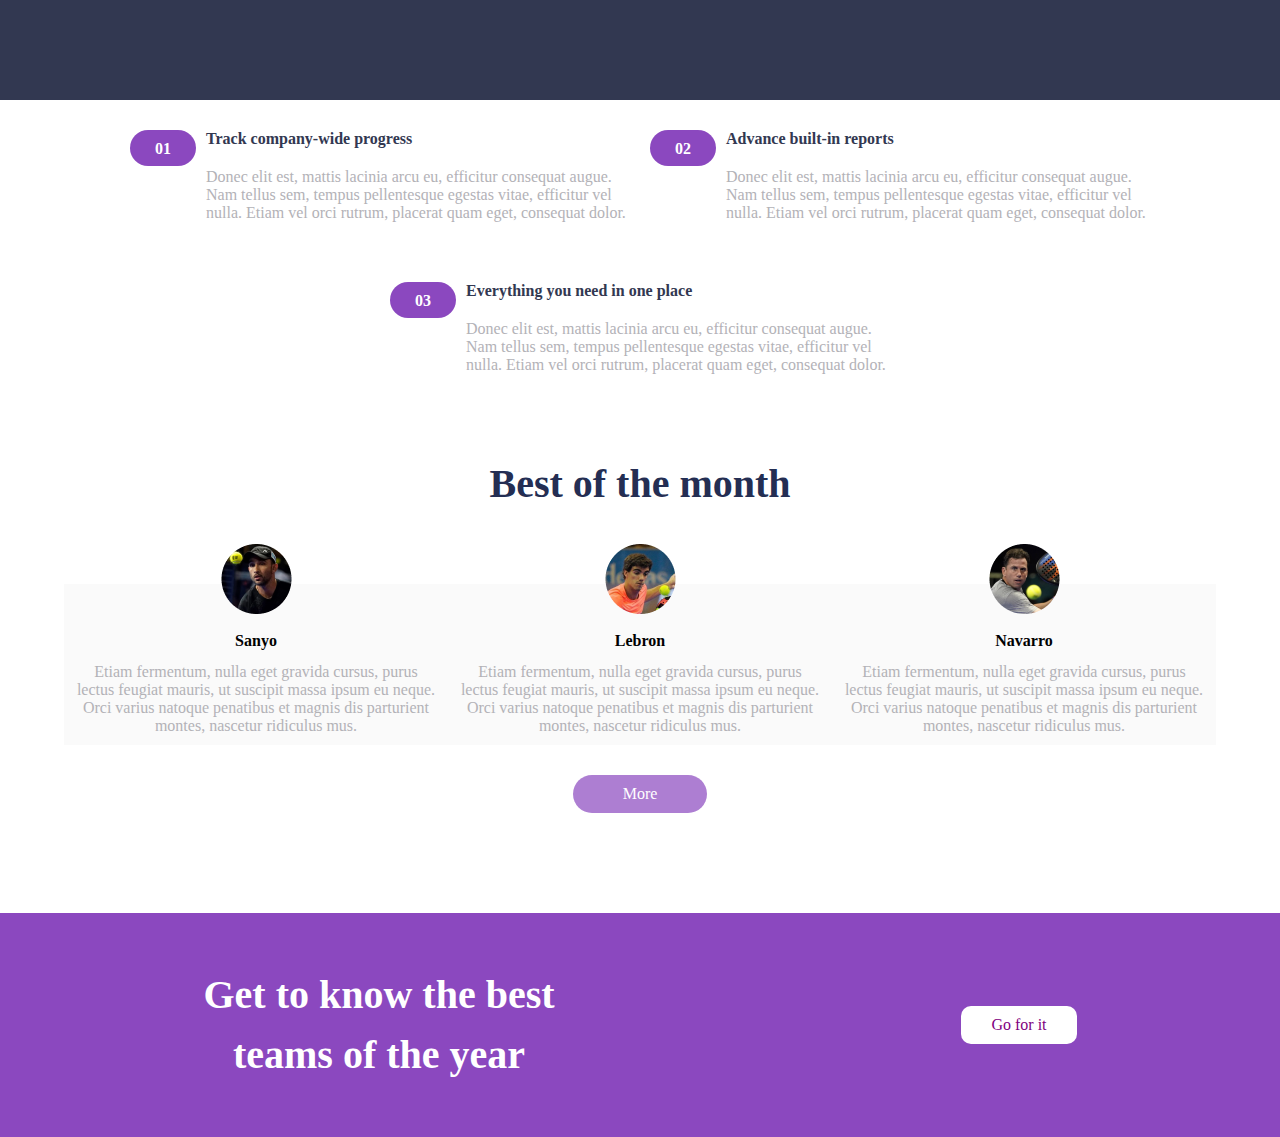
==== index.html @ 286ec76f "Agregrando las secciones 4-5-6" ====
<!DOCTYPE html>
<html lang="en">
<head>
    <meta charset="UTF-8">
    <meta name="viewport" content="width=device-width, initial-scale=1.0">
    <title>Document</title>
    <link rel="stylesheet" href="css/style.css">
</head>
<body>
    <main>
        <section class="section-3">
            <div></div>
        </section>
        <section class="section-4">
            <div class="box">
                <p class="number">01</p>
                <div>
                    <p class="box-title">Track company-wide progress</p>
                    <p class="text-color">Donec elit est, mattis lacinia arcu eu, efficitur consequat augue. Nam tellus sem, tempus pellentesque egestas vitae, efficitur vel nulla. Etiam vel orci rutrum, placerat quam eget, consequat dolor.</p>
                </div>
                
            </div>
            <div class="box">
                <p class="number">02</p>
                <div>
                    <p class="box-title">Advance built-in reports</p>
                    <p class="text-color">Donec elit est, mattis lacinia arcu eu, efficitur consequat augue. Nam tellus sem, tempus pellentesque egestas vitae, efficitur vel nulla. Etiam vel orci rutrum, placerat quam eget, consequat dolor.</p>
                </div>
                
            </div>
            <div class="box">
                <p class="number">03</p>
                <div>
                    <p class="box-title">Everything you need in one place</p>
                    <p class="text-color">Donec elit est, mattis lacinia arcu eu, efficitur consequat augue. Nam tellus sem, tempus pellentesque egestas vitae, efficitur vel nulla. Etiam vel orci rutrum, placerat quam eget, consequat dolor.</p>
                </div>
                
            </div>
            
        </section>
        <section class="section-5">
            <h1>Best of the month</h1>
            <div class="best-month">
                <div class="month-box">
                    <img src="img/avatar-sanyo.png" alt="image 1">
                    <div>
                        <p class="best-user-name">Sanyo</p>
                        <p class="text-color">Etiam fermentum, nulla eget gravida cursus, purus lectus feugiat mauris, ut suscipit massa ipsum eu neque. Orci varius natoque penatibus et magnis dis parturient montes, nascetur ridiculus mus. </p>  
                    </div> 
                </div>
                <div class="month-box">
                    <img src="img/avatar.lebron.png" alt="image 2">
                    
                    <div>
                        <p class="best-user-name">Lebron</p>
                        <p class="text-color">Etiam fermentum, nulla eget gravida cursus, purus lectus feugiat mauris, ut suscipit massa ipsum eu neque. Orci varius natoque penatibus et magnis dis parturient montes, nascetur ridiculus mus. </p>
                    </div>
                </div>
                <div class="month-box">
                    <img src="img/avatar-navarro.png" alt="image 3">
                    <div>
                        <p class="best-user-name">Navarro </p>
                        <p class="text-color">Etiam fermentum, nulla eget gravida cursus, purus lectus feugiat mauris, ut suscipit massa ipsum eu neque. Orci varius natoque penatibus et magnis dis parturient montes, nascetur ridiculus mus. </p>
                    </div>
                </div>
            </div>
            <a class="more-btn" href="#">More</a>

        </section>
        <section class="section-6">
            <h1 class="section-6-title">Get to know the best <br> teams of the year</h1>
            <a class="go-btn" href="#">Go for it</a>
        </section>
    </main>
</body>
</html>
---- css/style.css ----
*{
    border: 0px;
    margin: 0px;
}

.section-3{
    height: 100px;
    background-color: #323851;
}

/* ----------------------- */
.section-4{
    display: flex;
    justify-content: center;
    align-content: center;
    /* padding-top: 20px; */
    margin-bottom: 50px;
    padding: 0px 100px;
    flex-wrap: wrap;
}

.box {
    width: 500px;
    display: flex;
    padding: 30px 10px;
   
}

.box div {
    padding-left: 10px;
}

.box-title {
    /* font-family: 'Be Vietnam'; */
    font-weight: 700;
    color: #323851;
    margin-bottom: 20px;
}

.number{
    height: 16px;
    width: 16px;
    display: inline-block;
    padding: 10px 25px;
    background-color:#8B48BF;
    color: #fff; 
    border-radius: 30px;
    text-align: center;
    
    font-weight: 700;
  }

.text-color{
    color: #B3B2B7;
}

/* ----------------------- */
.section-5 {
    display: flex;
    flex-direction: column;
    align-items: center;
}

.best-month {
    display: flex;
    width: 90vw;
    justify-content: center;
    align-items: center;
    margin-bottom: 30px;
}

.month-box{
    background-color: #FAFAFA;
    text-align: center;
    padding: 10px;
    margin-top: 20px;
    
}

.month-box img {
    transform: translateY(-50px);
}

.month-box div {
    background-color: #FAFAFA;
    margin-top: -40px;
}

.best-user-name {
    font-family: Be Vietnam;
    font-weight: 700;
    line-height: 25.17px;
    margin-bottom: 10px;
}

h1 {
    color: #242E53;
    margin-bottom: 50px;
    font-family: Be Vietnam;
    font-weight: 700;
    font-size: 40px;
    line-height: 60px;
    text-align: center;
    
}

.more-btn {
    background-color: #8B48BF;
    opacity: 70%;
    color: white; 
    padding: 10px 50px; 
    text-decoration: none; 
    font-family: Be Vietnam;
    border: none; 
    border-radius: 50px;
    cursor: pointer;
}

.more-btn:hover {
    background-color: green;
  }

/* -------------------------------- */

.section-6{
    margin-top: 100px;
    background-color: #8B48BF;
    display: flex;
    justify-content: space-around;
    align-items: center;
    height: 224px;
}
.section-6-title {
    font-family:Be Vietnam;
    font-weight: 700;
    font-size: 40px;
    color: white;
    margin: 0;
}
.go-btn{
    padding: 10px 30px; 
    background-color: white;
    border-radius: 10px;
    text-decoration: none;
    color: purple;
    border: none; 

}
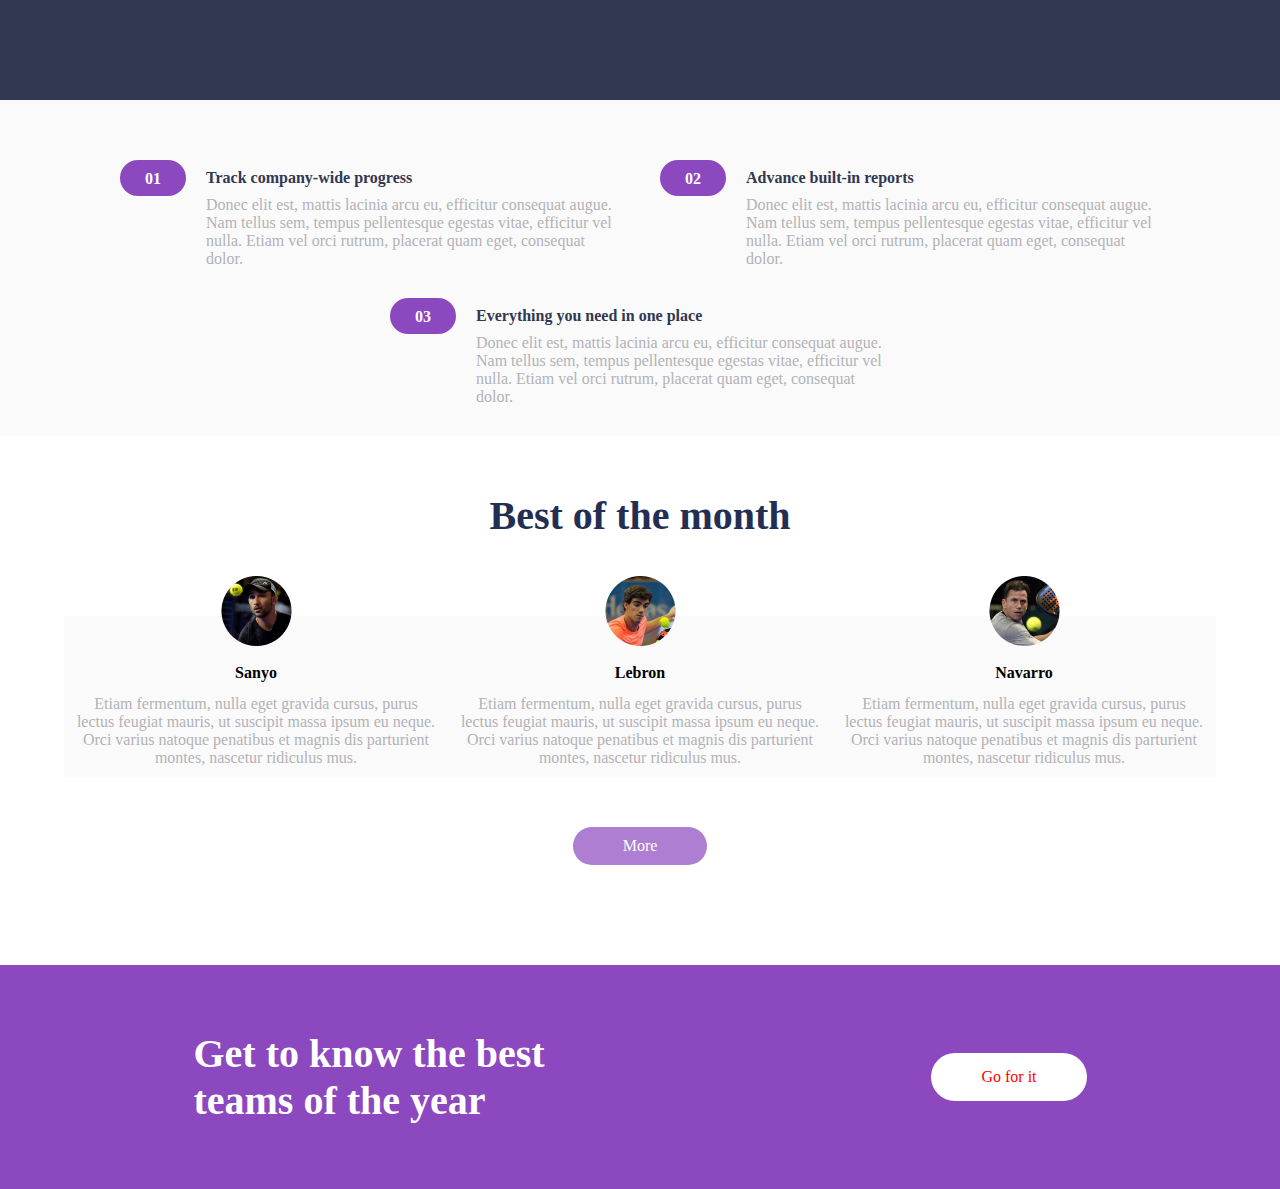
==== commit c9f3d1a1: "agregando carpeta final project" ====
--- a/index.html
+++ b/index.html
@@ -13,39 +13,42 @@
         </section>
         <section class="section-4">
             <div class="box">
-                <p class="number">01</p>
+                <div class="box-container">
+                    <p class="number">01</p>
+                    <p class="box-title">Track company-wide progress</p>
+                </div>
                 <div>
-                    <p class="box-title">Track company-wide progress</p>
-                    <p class="text-color">Donec elit est, mattis lacinia arcu eu, efficitur consequat augue. Nam tellus sem, tempus pellentesque egestas vitae, efficitur vel nulla. Etiam vel orci rutrum, placerat quam eget, consequat dolor.</p>
+                    <p class="text-color align-text">Donec elit est, mattis lacinia arcu eu, efficitur consequat augue. Nam tellus sem, tempus pellentesque egestas vitae, efficitur vel nulla. Etiam vel orci rutrum, placerat quam eget, consequat dolor.</p>
                 </div>
-                
             </div>
             <div class="box">
-                <p class="number">02</p>
+                <div class="box-container">
+                    <p class="number">02</p>
+                    <p class="box-title">Advance built-in reports</p>
+                </div>
                 <div>
-                    <p class="box-title">Advance built-in reports</p>
-                    <p class="text-color">Donec elit est, mattis lacinia arcu eu, efficitur consequat augue. Nam tellus sem, tempus pellentesque egestas vitae, efficitur vel nulla. Etiam vel orci rutrum, placerat quam eget, consequat dolor.</p>
+                    <p class="text-color align-text">Donec elit est, mattis lacinia arcu eu, efficitur consequat augue. Nam tellus sem, tempus pellentesque egestas vitae, efficitur vel nulla. Etiam vel orci rutrum, placerat quam eget, consequat dolor.</p>
                 </div>
-                
             </div>
             <div class="box">
-                <p class="number">03</p>
+                <div class="box-container">
+                    <p class="number">03</p>
+                    <p class="box-title">Everything you need in one place</p>
+                </div>
                 <div>
-                    <p class="box-title">Everything you need in one place</p>
-                    <p class="text-color">Donec elit est, mattis lacinia arcu eu, efficitur consequat augue. Nam tellus sem, tempus pellentesque egestas vitae, efficitur vel nulla. Etiam vel orci rutrum, placerat quam eget, consequat dolor.</p>
+                    <p class="text-color align-text">Donec elit est, mattis lacinia arcu eu, efficitur consequat augue. Nam tellus sem, tempus pellentesque egestas vitae, efficitur vel nulla. Etiam vel orci rutrum, placerat quam eget, consequat dolor.</p>
                 </div>
-                
             </div>
             
         </section>
         <section class="section-5">
-            <h1>Best of the month</h1>
+            <h1 class="section-5-title">Best of the month</h1>
             <div class="best-month">
                 <div class="month-box">
                     <img src="img/avatar-sanyo.png" alt="image 1">
                     <div>
                         <p class="best-user-name">Sanyo</p>
-                        <p class="text-color">Etiam fermentum, nulla eget gravida cursus, purus lectus feugiat mauris, ut suscipit massa ipsum eu neque. Orci varius natoque penatibus et magnis dis parturient montes, nascetur ridiculus mus. </p>  
+                        <p class="text-color ">Etiam fermentum, nulla eget gravida cursus, purus lectus feugiat mauris, ut suscipit massa ipsum eu neque. Orci varius natoque penatibus et magnis dis parturient montes, nascetur ridiculus mus. </p>  
                     </div> 
                 </div>
                 <div class="month-box">
@@ -69,7 +72,7 @@
         </section>
         <section class="section-6">
             <h1 class="section-6-title">Get to know the best <br> teams of the year</h1>
-            <a class="go-btn" href="#">Go for it</a>
+            <a class="go-btn" href="/PAGE2.html">Go for it</a>
         </section>
     </main>
 </body>
--- a/css/style.css
+++ b/css/style.css
@@ -13,28 +13,30 @@
     display: flex;
     justify-content: center;
     align-content: center;
-    /* padding-top: 20px; */
     margin-bottom: 50px;
-    padding: 0px 100px;
+    padding: 30px 100px;
     flex-wrap: wrap;
+    background-color: rgba(250, 250, 250, 1);
 }
 
 .box {
     width: 500px;
-    display: flex;
-    padding: 30px 10px;
+    display: block;
+    margin-top: 30px;
+    padding: 0px 20px;
    
 }
 
-.box div {
-    padding-left: 10px;
+.box-container {
+    display: flex;
+    align-items: center;
 }
 
 .box-title {
     /* font-family: 'Be Vietnam'; */
     font-weight: 700;
     color: #323851;
-    margin-bottom: 20px;
+    padding-left: 20px;
 }
 
 .number{
@@ -46,15 +48,17 @@
     color: #fff; 
     border-radius: 30px;
     text-align: center;
-    
-    font-weight: 700;
-  }
+    font-weight: 700;
+}
 
 .text-color{
     color: #B3B2B7;
 }
-
-/* ----------------------- */
+.align-text {
+    padding-left: 86px;
+}
+
+/* ----------SECTION 5------------- */
 .section-5 {
     display: flex;
     flex-direction: column;
@@ -66,7 +70,7 @@
     width: 90vw;
     justify-content: center;
     align-items: center;
-    margin-bottom: 30px;
+    margin-bottom: 50px;
 }
 
 .month-box{
@@ -93,7 +97,7 @@
     margin-bottom: 10px;
 }
 
-h1 {
+.section-5-title {
     color: #242E53;
     margin-bottom: 50px;
     font-family: Be Vietnam;
@@ -120,7 +124,7 @@
     background-color: green;
   }
 
-/* -------------------------------- */
+/* --------------SECTION 6------------------ */
 
 .section-6{
     margin-top: 100px;
@@ -138,14 +142,119 @@
     margin: 0;
 }
 .go-btn{
-    padding: 10px 30px; 
+    padding: 15px 50px; 
     background-color: white;
-    border-radius: 10px;
+    border-radius: 50px;
     text-decoration: none;
+    text-align: center;
     color: purple;
     border: none; 
-
-}
-
-
-
+}
+
+/* unvisited link */
+.go-btn:link {
+    color: red;
+  }
+  
+  /* visited link */
+  .go-btn:visited {
+    color: green;
+  }
+  
+  /* mouse over link */
+  .go-btn:hover {
+    color: orange;
+  }
+  
+  /* selected link */
+  .go-btn:active {
+    color: blue;
+  }
+
+/* ----------------MEDIA QUERY--------------------------- */
+
+
+@media (max-width: 480px) {
+
+    /* -------SECTION 4------- */
+
+    .section-4 {
+        padding: 0px;
+        padding-left: 40px;
+    }
+
+    .box {
+        width: 100%;
+        flex-direction: column; 
+        align-items: center;
+       padding: 0; 
+       margin-top: 30px;
+    }
+
+    .box-title {
+        margin-bottom: 0; 
+        text-align: center;
+        padding-left: 20px;
+    }
+
+    .box-container {
+        width: 100%;
+        background-color: rgba(139, 72, 191, 0.3);
+        display: flex;
+        align-items: center;
+        border-radius: 50px 0px 0px 50px;
+        margin-bottom: 30px;
+    }
+
+    .text-color {
+        padding: 0px 25px 0px 10px;
+    }
+   
+    
+    /* ----------SECTION 5-------------- */
+
+    .month-box:nth-child(2),
+    .month-box:nth-child(3) {
+        display: none; 
+    }
+    
+    .best-month {
+      width: 90%;
+      flex-direction: column; 
+    }
+
+    .section-5-title {
+      font-size: 45px; 
+      
+    }
+
+    .more-btn {
+      padding: 13px 50px;
+      background-color: rgba(139, 72, 191, 1);
+      ;
+    }
+  
+    /* ----------SECTION 6----------- */
+
+    .section-6 {
+        background-color: #3CDDF3;
+        height: auto;
+         flex-direction: column;
+         margin-top: 50px;
+        padding: 20px 0;
+    }
+  
+    .section-6-title {
+        width: 290px;
+        text-align: center;
+        font-size: 40px;
+    }
+  
+    .go-btn {
+        background-color: #232C50;
+        box-shadow: 0px 4px 8px 0px rgba(0, 0, 0, 0.25);
+        color: white;
+        margin-top: 50px;
+    }
+  }
+
